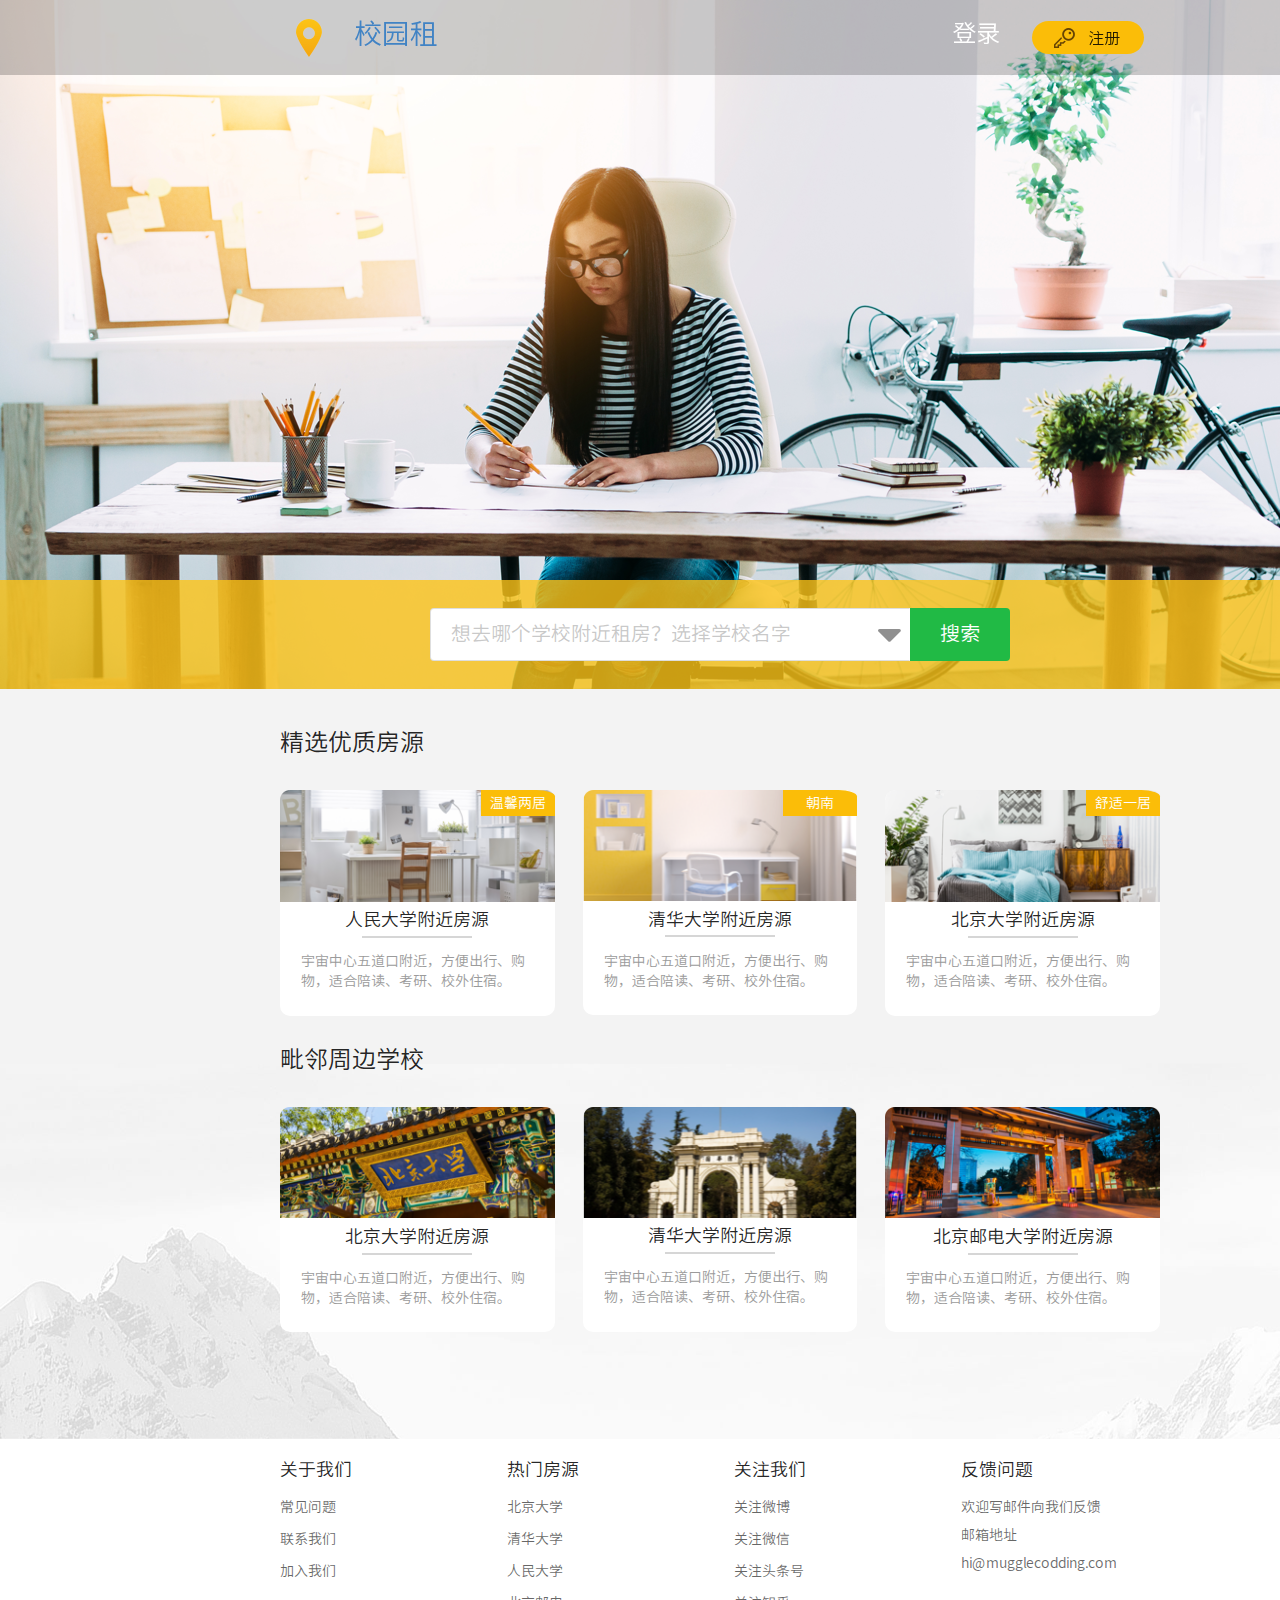
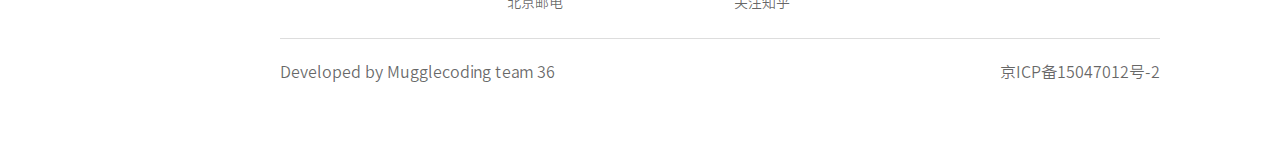
==== index.html @ e74fbeb4 "Update index.html" ====
<!DOCTYPE html>
<html>
  <head>
    <meta charset="utf-8">
    <link rel="stylesheet" href="css/semantic.css" media="screen" title="no title">
    <link rel="stylesheet" href="css/custom.css">
    <title>校园租</title>
  </head>

  <body>
    <div class="ui inverted top fixed borderless menu" id="menu">
      <div class="item">
        <img class="ui image" src="images/logo.png" alt="" />

      </div>
      <div class="item">
        <h1 class="ui header inverted white" ><a href="#">校园租</a></h1>
      </div>
      <div class="right menu">
        <div class="item">
          <a href="#"><h2 class="ui header inverted white" >登录</h2></a>

        </div>
        <div class="item">

          <button class="ui  circular yellow button " id="menu-button">
            <img class="ui image" src="images/key_icon.png" alt="" />
            <span class="ui  header">注册</span>
          </button>

        </div>
      </div>
    </div>

    <div class="ui secondary vertical basic segment " id="tupian">

      <div class="ui basic segment " id="yellow-bar">

        <div class="ui  icon fluid action huge input" id="search-box">
          <input type="text" placeholder="想去哪个学校附近租房？选择学校名字">
          <i class="dropdown icon big" id="xiala"></i>
          <button class="ui green button" id="sosuo">搜索</button>
        </div>



      </div>
    </div>

    <div class="ui vertical basic very padded segment" id="zhanshi">
      <h2 class="ui header">精选优质房源</h2>
      <div class="ui three column grid">
        <div class="column" >

          <a class="ui fluid image" href="#">
            <div class="ui yellow inverted vertical segment container">
              <p>温馨两居</p>
            </div>
            <img src="images/img1.png">

          </a>
          <a class="ui vertical padded  segment fluid container neirong" href="#">
            <h3 class="ui header center aligned">人民大学附近房源</h3>
            <div class="line"></div>
            <p>
              宇宙中心五道口附近，方便出行、购物，适合陪读、考研、校外住宿。
            </p>

          </a>

        </div>

        <div class="column">

          <a class="ui fluid image" href="#">
            <div class="ui yellow inverted vertical segment container">
              <p>朝南</p>
            </div>
            <img src="images/img2.png">

          </a>
          <a class="ui vertical padded  segment fluid container neirong" href="#">
            <h3 class="ui header center aligned">清华大学附近房源</h3>
            <div class="line"></div>
            <p>
              宇宙中心五道口附近，方便出行、购物，适合陪读、考研、校外住宿。
            </p>

          </a>

        </div>

        <div class="column" >

          <a class="ui fluid image" href="#">
            <div class="ui yellow inverted vertical segment container">
              <p>舒适一居</p>
            </div>
            <img src="images/img3.png">

          </a>
          <a class="ui vertical padded  segment fluid container neirong" href="#">
            <h3 class="ui header center aligned">北京大学附近房源</h3>
            <div class="line"></div>
            <p>
              宇宙中心五道口附近，方便出行、购物，适合陪读、考研、校外住宿。
            </p>

          </a>

        </div>

      </div>

      <h2 class="ui header">毗邻周边学校</h2>
      <div class="ui three column grid">
        <div class="column">

          <a class="ui fluid image" href="#">

            <img src="images/img4.png">

          </a>
          <a class="ui vertical padded  segment fluid container neirong" href="#">
            <h3 class="ui header center aligned">北京大学附近房源</h3>
            <div class="line"></div>
            <p>
              宇宙中心五道口附近，方便出行、购物，适合陪读、考研、校外住宿。
            </p>

          </a>

        </div>

        <div class="column">

          <a class="ui fluid image" href="#">

            <img src="images/img5.png">

          </a>
          <a class="ui vertical padded  segment fluid container neirong" href="#">
            <h3 class="ui header center aligned">清华大学附近房源</h3>
            <div class="line"></div>
            <p>
              宇宙中心五道口附近，方便出行、购物，适合陪读、考研、校外住宿。
            </p>

          </a>

        </div>

        <div class="column">

          <a class="ui fluid image" href="#">

            <img src="images/img6.png">

          </a>
          <a class="ui vertical padded  segment fluid container neirong" href="#">
            <h3 class="ui header center aligned">北京邮电大学附近房源</h3>
            <div class="line"></div>
            <p>
              宇宙中心五道口附近，方便出行、购物，适合陪读、考研、校外住宿。
            </p>

          </a>

        </div>

      </div>

    </div>

    <div class="ui vertical basic very padded segment" id="footer">
      <div class="ui grid">
        <div class="four wide column">
          <div class="ui vertical text menu">
            <div class="item">
              <h3 class="ui header">关于我们</h3>
            </div>
            <a class="item">常见问题</a>
            <a class="item">联系我们</a>
            <a class="item">加入我们</a>
          </div>
        </div>

        <div class="four wide column">
          <div class="ui vertical text menu">
            <div class="item">
              <h3 class="ui header">热门房源</h3>
            </div>
            <a class="item">北京大学</a>
            <a class="item">清华大学</a>
            <a class="item">人民大学</a>
            <a class="item">北京邮电</a>
          </div>
        </div>

        <div class="four wide column">
          <div class="ui vertical text menu">
            <div class="item">
              <h3 class="ui header">关注我们</h3>
            </div>
            <a class="item">关注微博</a>
            <a class="item">关注微信</a>
            <a class="item">关注头条号</a>
            <a class="item">关注知乎</a>
          </div>
        </div>

        <div class="four wide column">
          <div class="ui vertical text menu">
            <div class="item">
              <h3 class="ui header">反馈问题</h3>
            </div>
            <div class="item">
              欢迎写邮件向我们反馈<br><br>
              邮箱地址<br><br>
              hi@mugglecodding.com
            </div>

          </div>
        </div>

      </div>

      <div class="ui divider"></div>

      <!-- <p >Developed by Mugglecoding team 36</p>
      <p style="float:right">京ICP备15047012号-2</p> -->
      <h2 class="ui header" id="bottom">
        <div class="sub header">
          <div style="float:left">
            Developed by Mugglecoding team 36
          </div>
          <div style="float:right">
            京ICP备15047012号-2
          </div>
        </div>

      </h2>



    </div>



  </body>
</html>
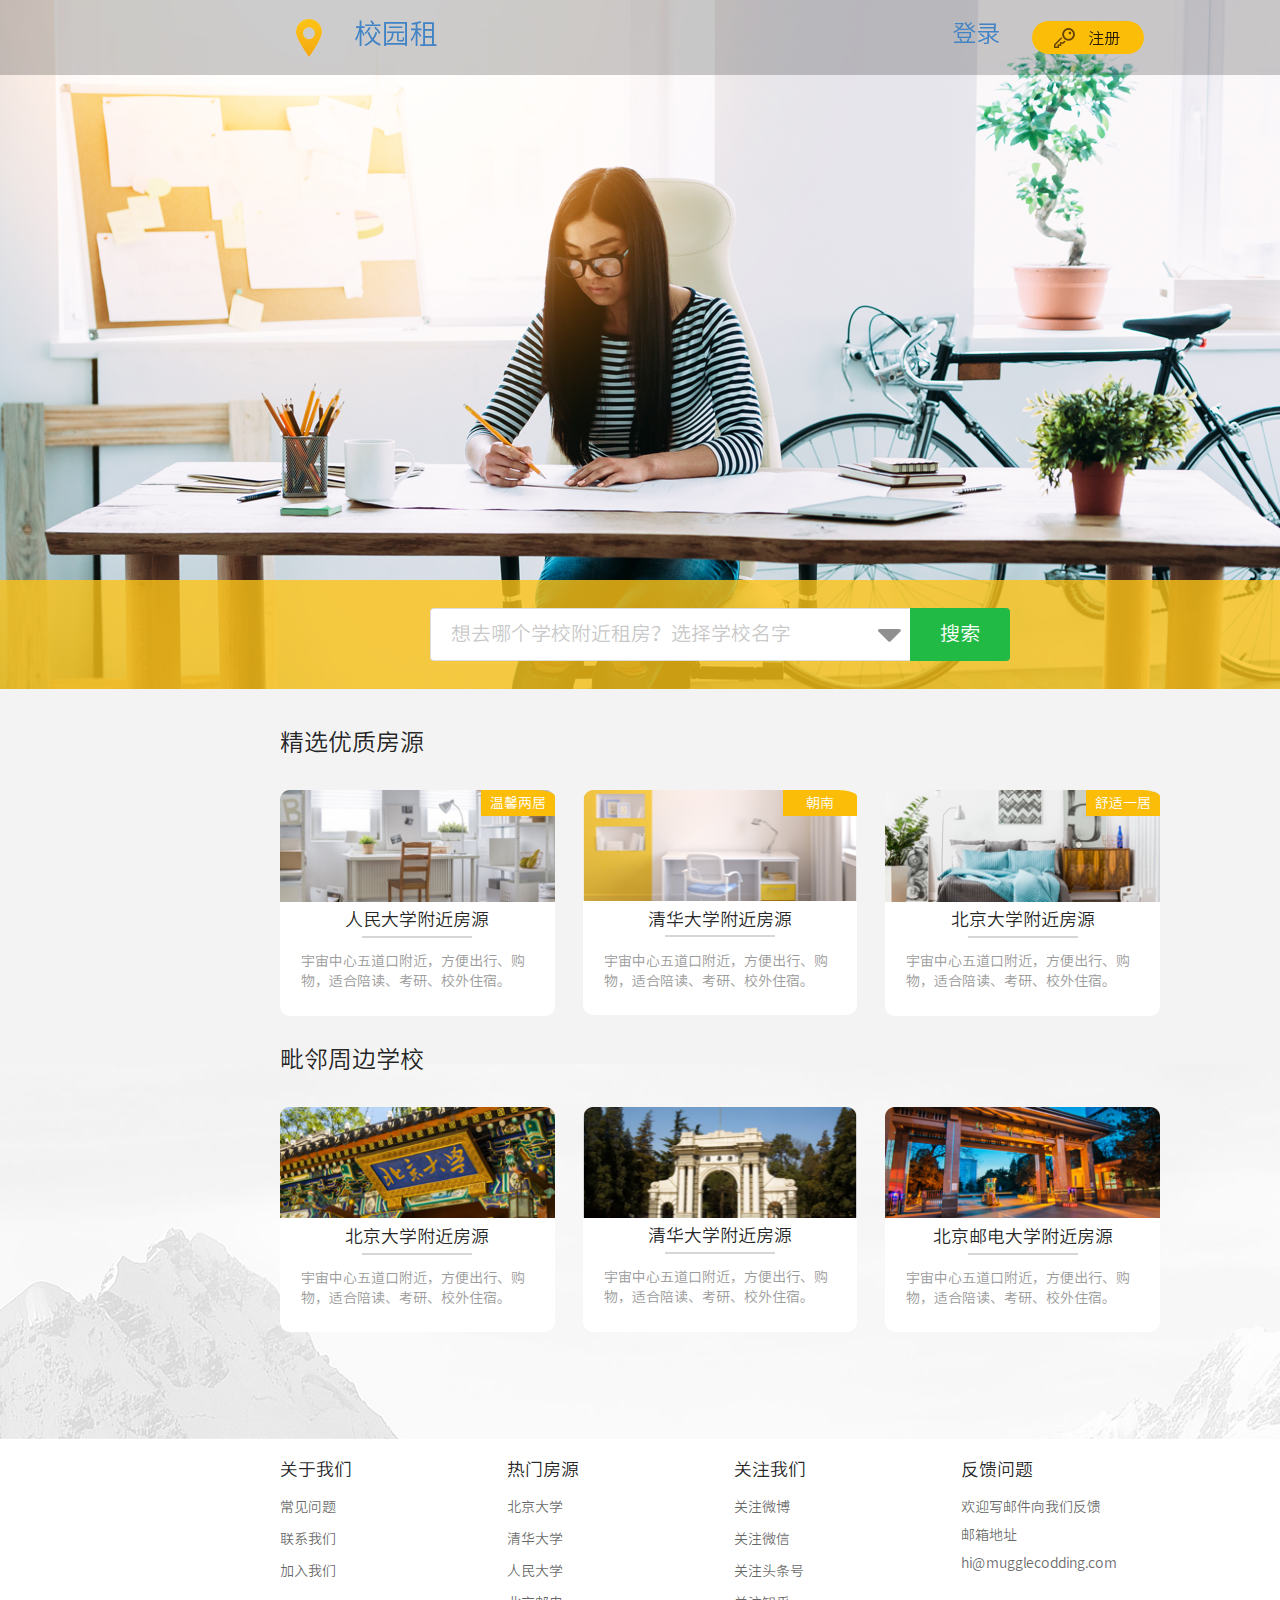
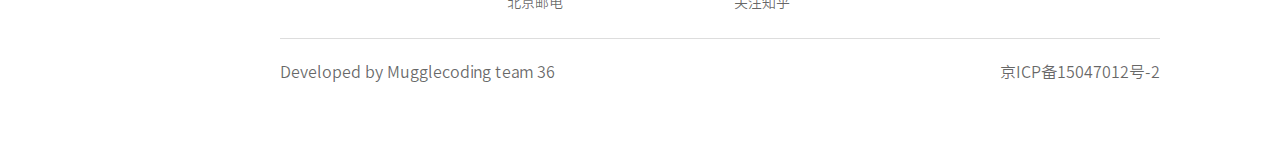
==== commit a8a64435: "Update index.html" ====
--- a/index.html
+++ b/index.html
@@ -18,7 +18,7 @@
       </div>
       <div class="right menu">
         <div class="item">
-          <a href="#"><h2 class="ui header inverted white" >登录</h2></a>
+          <h2 class="ui header inverted white" ><a href="#">登录</a></h2>
 
         </div>
         <div class="item">
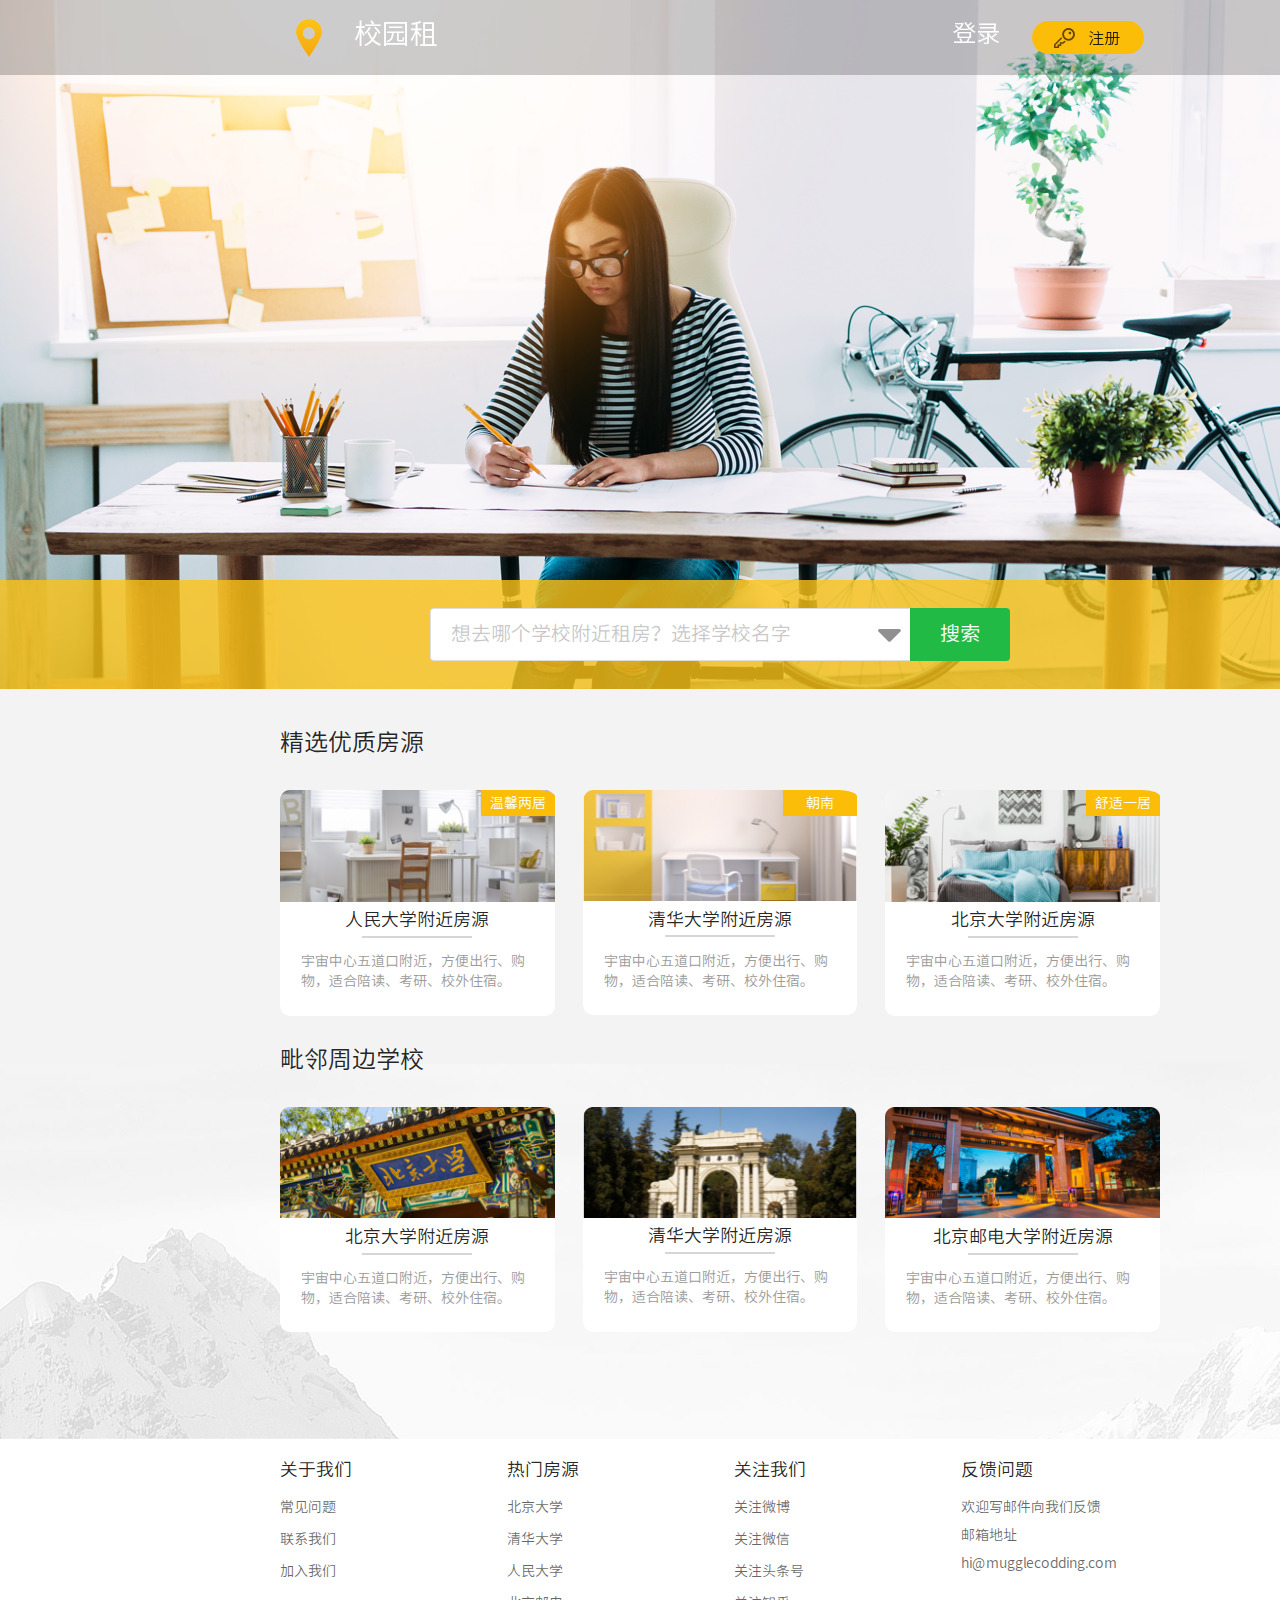
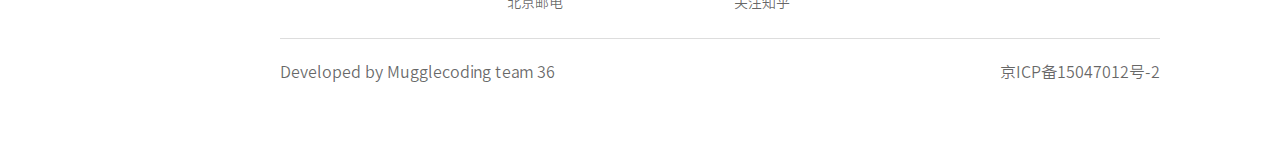
==== commit 334064a3: "Update index.html" ====
--- a/index.html
+++ b/index.html
@@ -14,11 +14,11 @@
 
       </div>
       <div class="item">
-        <h1 class="ui header inverted white" ><a href="#">校园租</a></h1>
+        <a href="#"><h1 class="ui header inverted white" >校园租</h1></a>
       </div>
       <div class="right menu">
         <div class="item">
-          <h2 class="ui header inverted white" ><a href="#">登录</a></h2>
+          <a href="#"><h2 class="ui header inverted white" >登录</h2></a>
 
         </div>
         <div class="item">
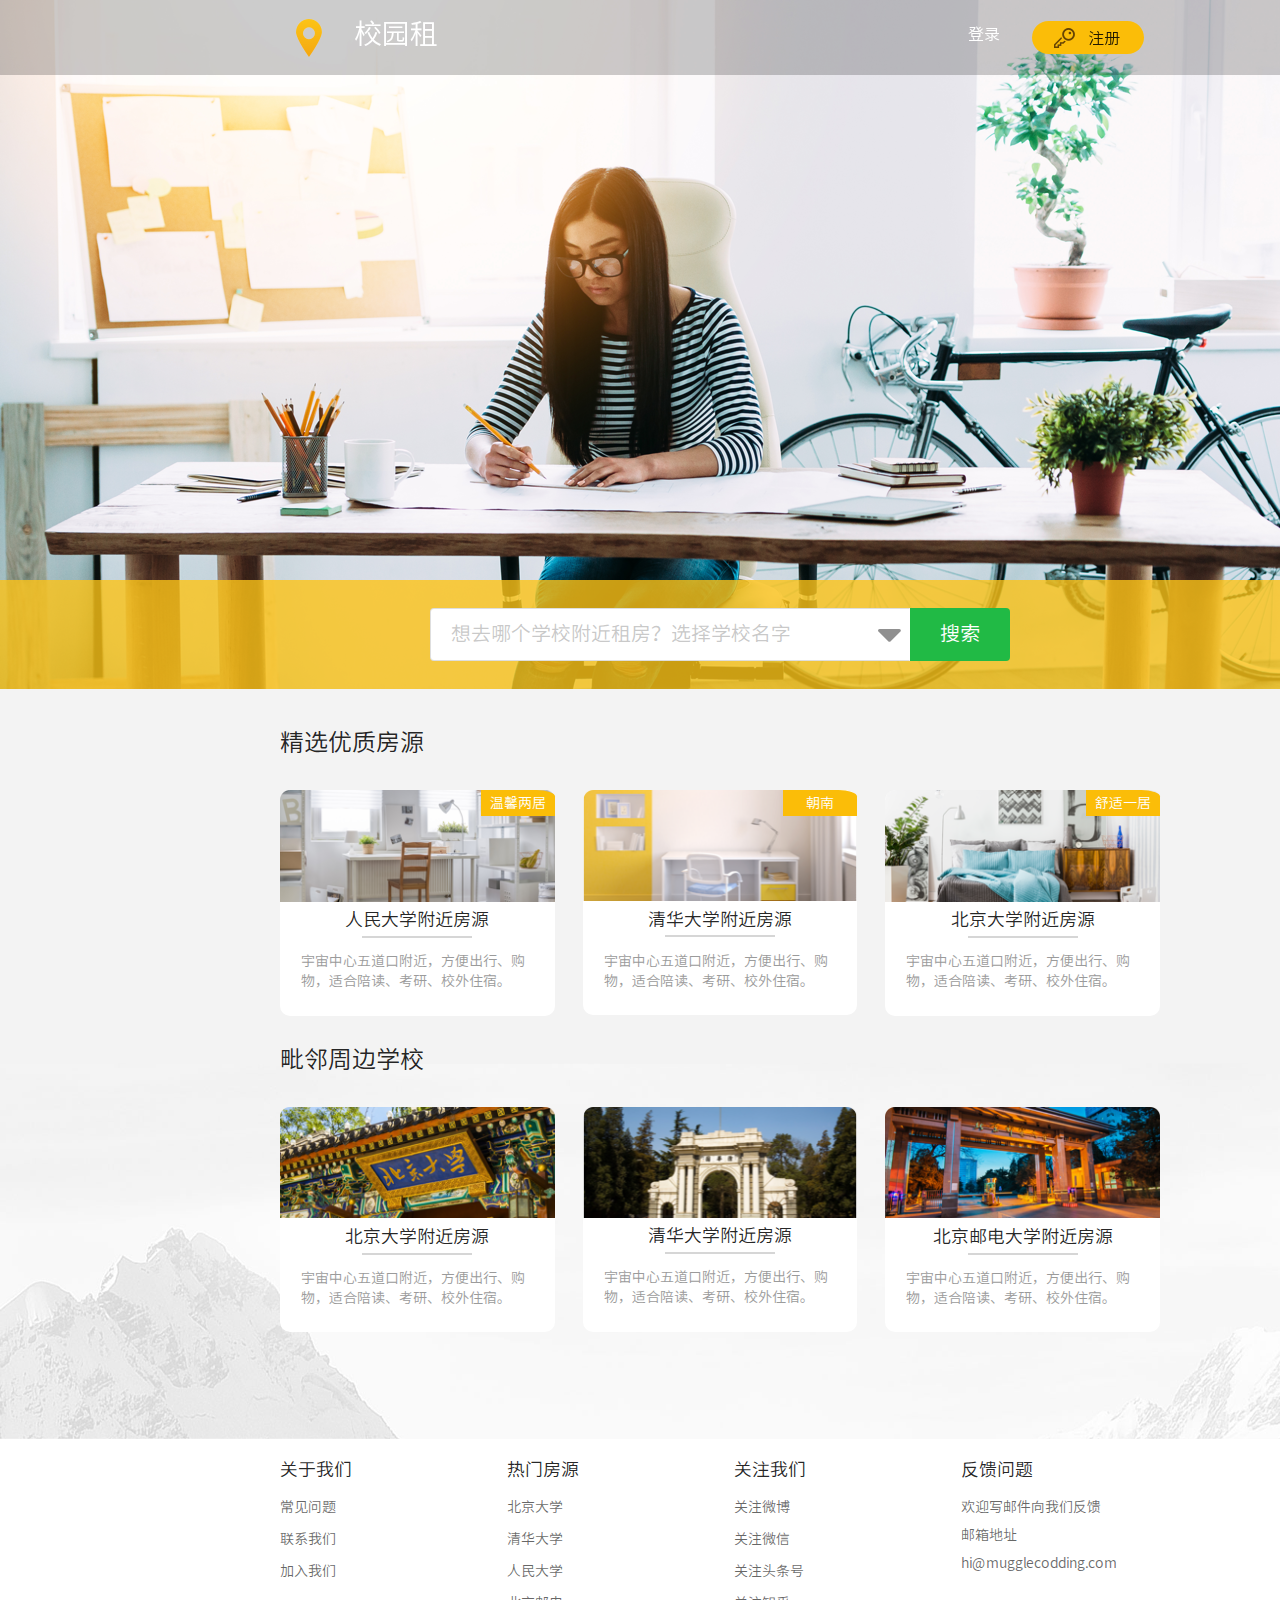
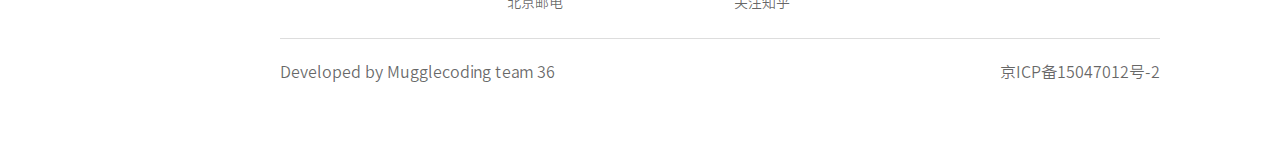
==== commit 52716dfa: "Update index.html" ====
--- a/index.html
+++ b/index.html
@@ -18,7 +18,7 @@
       </div>
       <div class="right menu">
         <div class="item">
-          <a href="#"><h2 class="ui header inverted white" >登录</h2></a>
+          <a href="#"><h2 class="ui header inverted white">登录</h2></a>
 
         </div>
         <div class="item">
--- a/css/custom.css
+++ b/css/custom.css
@@ -28,9 +28,9 @@
   padding: 0 280px;
 }
 /*导航栏右侧文字*/
-h2{
+#menu h2{
 
-  font-size: 16px;
+  font-size: 16px !important;
 }
 /*导航栏右侧按钮*/
 #menu-button{
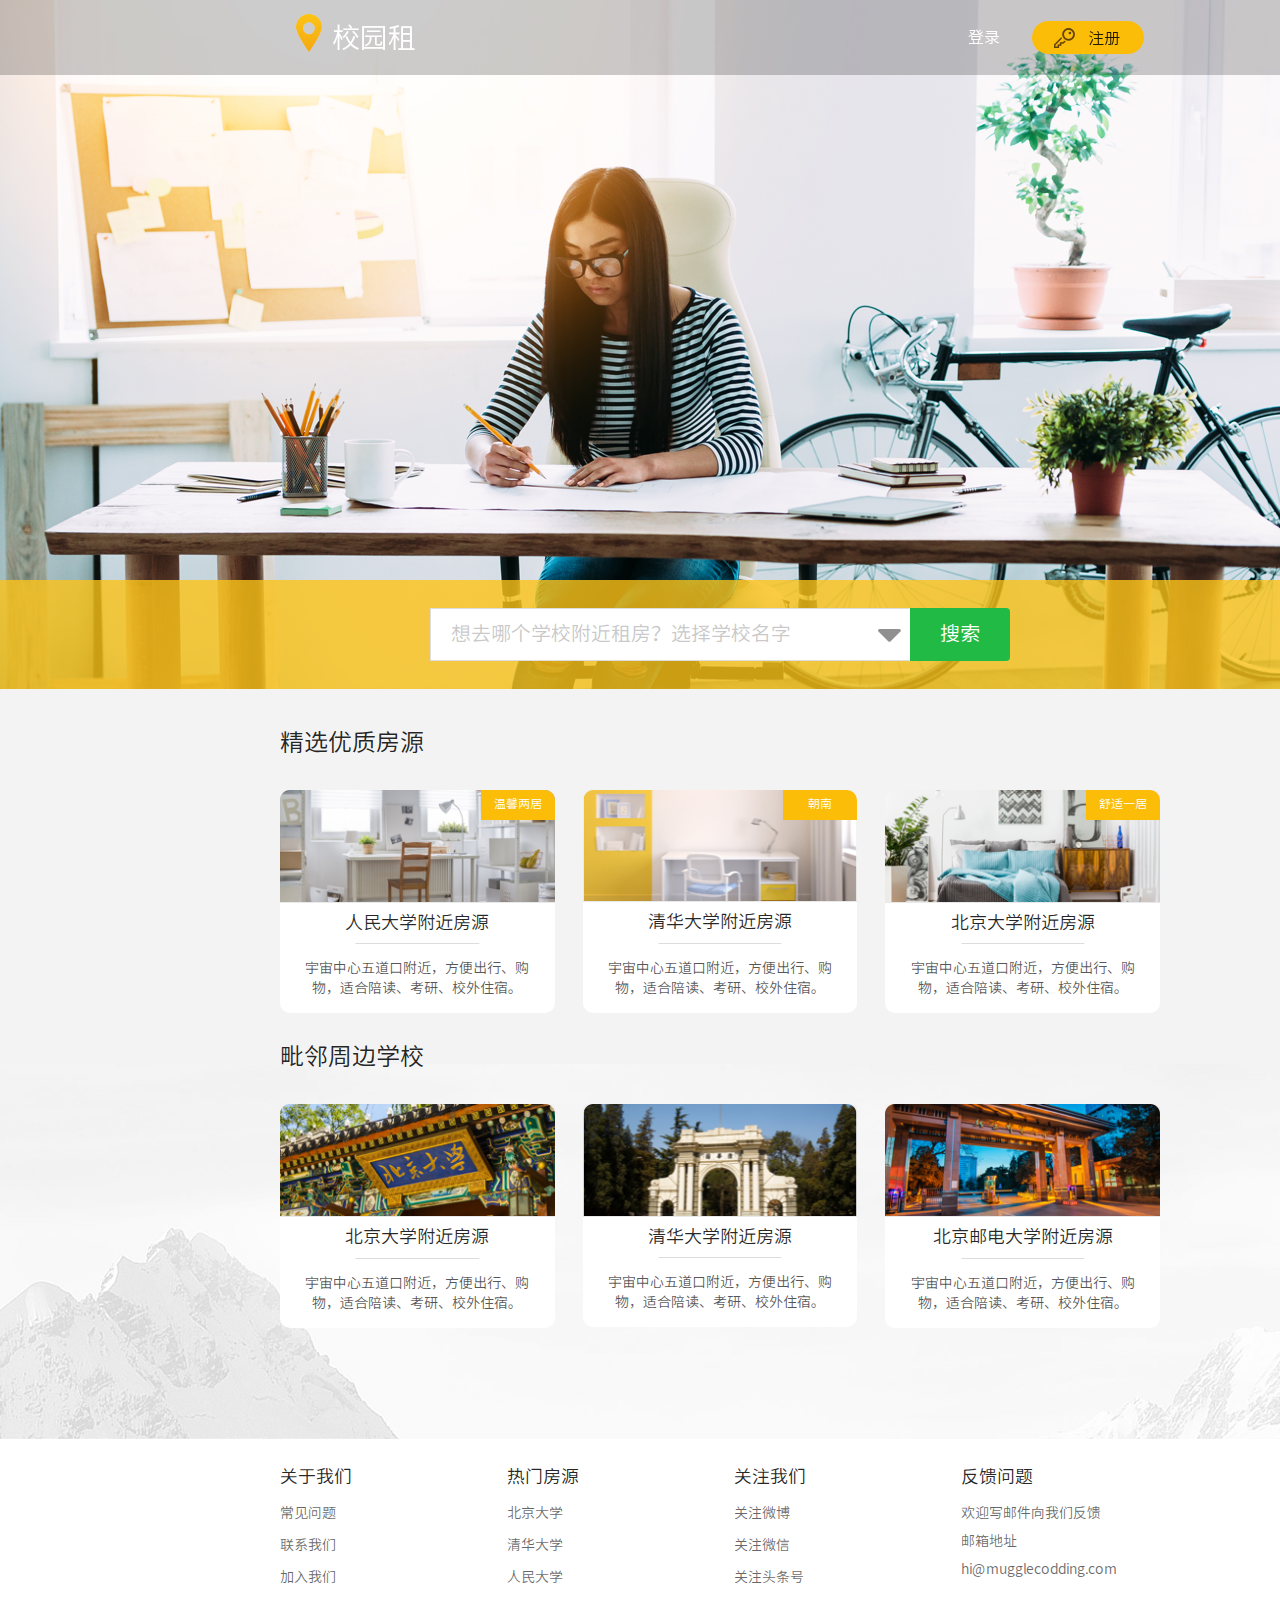
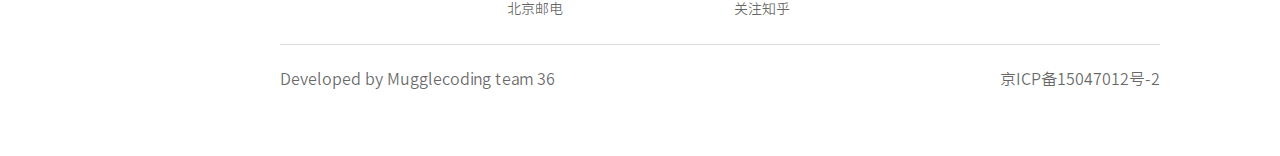
==== commit 11fa6608: "更改图片成card样式" ====
--- a/index.html
+++ b/index.html
@@ -10,12 +10,13 @@
   <body>
     <div class="ui inverted top fixed borderless menu" id="menu">
       <div class="item">
-        <img class="ui image" src="images/logo.png" alt="" />
-
-      </div>
-      <div class="item">
+        <img class="ui header image" src="images/logo.png" alt="" />
+        <a href="#"><h1 class="ui header inverted white">校园租</h1></a>
+
+      </div>
+      <!-- <div class="item">
         <a href="#"><h1 class="ui header inverted white" >校园租</h1></a>
-      </div>
+      </div> -->
       <div class="right menu">
         <div class="item">
           <a href="#"><h2 class="ui header inverted white">登录</h2></a>
@@ -52,61 +53,76 @@
       <div class="ui three column grid">
         <div class="column" >
 
-          <a class="ui fluid image" href="#">
-            <div class="ui yellow inverted vertical segment container">
-              <p>温馨两居</p>
-            </div>
-            <img src="images/img1.png">
-
-          </a>
-          <a class="ui vertical padded  segment fluid container neirong" href="#">
-            <h3 class="ui header center aligned">人民大学附近房源</h3>
-            <div class="line"></div>
-            <p>
-              宇宙中心五道口附近，方便出行、购物，适合陪读、考研、校外住宿。
-            </p>
-
-          </a>
-
-        </div>
-
-        <div class="column">
-
-          <a class="ui fluid image" href="#">
-            <div class="ui yellow inverted vertical segment container">
-              <p>朝南</p>
-            </div>
-            <img src="images/img2.png">
-
-          </a>
-          <a class="ui vertical padded  segment fluid container neirong" href="#">
-            <h3 class="ui header center aligned">清华大学附近房源</h3>
-            <div class="line"></div>
-            <p>
-              宇宙中心五道口附近，方便出行、购物，适合陪读、考研、校外住宿。
-            </p>
-
-          </a>
-
+          <a class="ui fluid card" href="#">
+
+            <div class="image">
+
+              <img src="images/img1.png">
+              <div class="ui top right attached yellow center aligned label">温馨两居</div>
+            </div>
+            <div class="content">
+              <div class="header title center aligned">
+                人民大学附近房源
+              </div>
+              <div class="ui divider">
+
+              </div>
+              <div class="description center aligned">
+                宇宙中心五道口附近，方便出行、购物，适合陪读、考研、校外住宿。
+              </div>
+
+            </div>
+          </a>
+        </div>
+
+        <div class="column">
+
+          <a class="ui fluid card" href="#">
+
+            <div class="image">
+
+              <img src="images/img2.png">
+              <div class="ui top right attached yellow center aligned label">朝南</div>
+            </div>
+            <div class="content">
+              <div class="header title center aligned">
+                清华大学附近房源
+              </div>
+              <div class="ui divider">
+
+              </div>
+              <div class="description center aligned">
+                宇宙中心五道口附近，方便出行、购物，适合陪读、考研、校外住宿。
+              </div>
+
+            </div>
+          </a>
         </div>
 
         <div class="column" >
 
-          <a class="ui fluid image" href="#">
-            <div class="ui yellow inverted vertical segment container">
-              <p>舒适一居</p>
-            </div>
-            <img src="images/img3.png">
-
-          </a>
-          <a class="ui vertical padded  segment fluid container neirong" href="#">
-            <h3 class="ui header center aligned">北京大学附近房源</h3>
-            <div class="line"></div>
-            <p>
-              宇宙中心五道口附近，方便出行、购物，适合陪读、考研、校外住宿。
-            </p>
-
-          </a>
+          <a class="ui fluid card" href="#">
+
+            <div class="image">
+
+              <img src="images/img3.png">
+              <div class="ui top right attached yellow center aligned label">舒适一居</div>
+            </div>
+            <div class="content">
+              <div class="header title center aligned">
+                北京大学附近房源
+              </div>
+              <div class="ui divider">
+
+              </div>
+              <div class="description center aligned">
+                宇宙中心五道口附近，方便出行、购物，适合陪读、考研、校外住宿。
+              </div>
+
+            </div>
+          </a>
+
+
 
         </div>
 
@@ -116,55 +132,72 @@
       <div class="ui three column grid">
         <div class="column">
 
-          <a class="ui fluid image" href="#">
-
-            <img src="images/img4.png">
-
-          </a>
-          <a class="ui vertical padded  segment fluid container neirong" href="#">
-            <h3 class="ui header center aligned">北京大学附近房源</h3>
-            <div class="line"></div>
-            <p>
-              宇宙中心五道口附近，方便出行、购物，适合陪读、考研、校外住宿。
-            </p>
-
-          </a>
-
-        </div>
-
-        <div class="column">
-
-          <a class="ui fluid image" href="#">
-
-            <img src="images/img5.png">
-
-          </a>
-          <a class="ui vertical padded  segment fluid container neirong" href="#">
-            <h3 class="ui header center aligned">清华大学附近房源</h3>
-            <div class="line"></div>
-            <p>
-              宇宙中心五道口附近，方便出行、购物，适合陪读、考研、校外住宿。
-            </p>
-
-          </a>
-
-        </div>
-
-        <div class="column">
-
-          <a class="ui fluid image" href="#">
-
-            <img src="images/img6.png">
-
-          </a>
-          <a class="ui vertical padded  segment fluid container neirong" href="#">
-            <h3 class="ui header center aligned">北京邮电大学附近房源</h3>
-            <div class="line"></div>
-            <p>
-              宇宙中心五道口附近，方便出行、购物，适合陪读、考研、校外住宿。
-            </p>
-
-          </a>
+          <a class="ui fluid card" href="#">
+
+            <div class="image">
+              <img src="images/img4.png">
+            </div>
+            <div class="content">
+              <div class="header title center aligned">
+                北京大学附近房源
+              </div>
+              <div class="ui divider">
+
+              </div>
+              <div class="description center aligned">
+                宇宙中心五道口附近，方便出行、购物，适合陪读、考研、校外住宿。
+              </div>
+
+            </div>
+          </a>
+
+        </div>
+
+        <div class="column">
+
+          <a class="ui fluid card" href="#">
+
+            <div class="image">
+              <img src="images/img5.png">
+            </div>
+            <div class="content">
+              <div class="header title center aligned">
+                清华大学附近房源
+              </div>
+              <div class="ui divider">
+
+              </div>
+              <div class="description center aligned">
+                宇宙中心五道口附近，方便出行、购物，适合陪读、考研、校外住宿。
+              </div>
+
+            </div>
+          </a>
+
+
+        </div>
+
+        <div class="column">
+
+          <a class="ui fluid card" href="#">
+
+            <div class="image">
+              <img src="images/img6.png">
+            </div>
+            <div class="content">
+              <div class="header title center aligned">
+                北京邮电大学附近房源
+              </div>
+              <div class="ui divider">
+
+              </div>
+              <div class="description center aligned">
+                宇宙中心五道口附近，方便出行、购物，适合陪读、考研、校外住宿。
+              </div>
+
+            </div>
+          </a>
+
 
         </div>
 
--- a/css/custom.css
+++ b/css/custom.css
@@ -56,6 +56,13 @@
 
 
 }
+.ui.header:first-child {
+    margin-top: 4px;
+}
+.ui.header.image{
+  margin-right:10px;
+}
+
 /*导航栏大图*/
 #tupian{
   height:689px;
@@ -76,6 +83,9 @@
 /*搜索框*/
 #search-box{
   margin: 5px 0;
+}
+#search-box input{
+  border-radius: 0;
 }
 /*搜索框按钮*/
 #sosuo{
@@ -98,37 +108,22 @@
   margin-bottom: 30px;
   margin-top: 30px;
 }
-/*房子图片右上角标签*/
-.ui.yellow.segment{
-  width:74px;
-  height: 26px;
-  text-align: center;
-  padding: 4px;
-  position: absolute;
-  right:0;
-  border-top-right-radius: 25%;
+/*房子图片及右上角标签*/
+.ui.fluid.card{
+  box-shadow: none;
+  border-bottom-left-radius: 10px;
+  border-bottom-right-radius: 10px;
 }
-/*房子图片底部介绍*/
-.ui.segment.neirong{
-  background-color: white;
-  height:114px;
-  padding-top: 10px;
-  border-bottom-right-radius: 10px;
-  border-bottom-left-radius: 10px;
+.ui.fluid.card .label{
+  width: 74px;
+  word-break: keep-all;
+  border-radius: 0 10px 0 0;
 }
-.line{
-  width: 110px;
-  height: 0;
-  border: solid 1px #d6d6d6;
-  position: absolute;
+.ui.card .ui.divider{
+  width: 50%;
+  margin-left: 50%;
+  margin-top: 3%;
   transform: translate(-50%,0);
-  left:50%;
-  top:30%;
-}
-.ui.segment.neirong > p{
-  margin-top: 20px;
-  color: #9b9b9b;
-
 }
 
 #footer{
@@ -139,7 +134,7 @@
   margin-bottom: 100px;
 }
 /*应用字体*/
-h1, h2, span, p, input, button, h3, .item, .sub.header{
+:not(#xiala){
   font-weight: normal !important;
   font-family: webfont !important;
 }
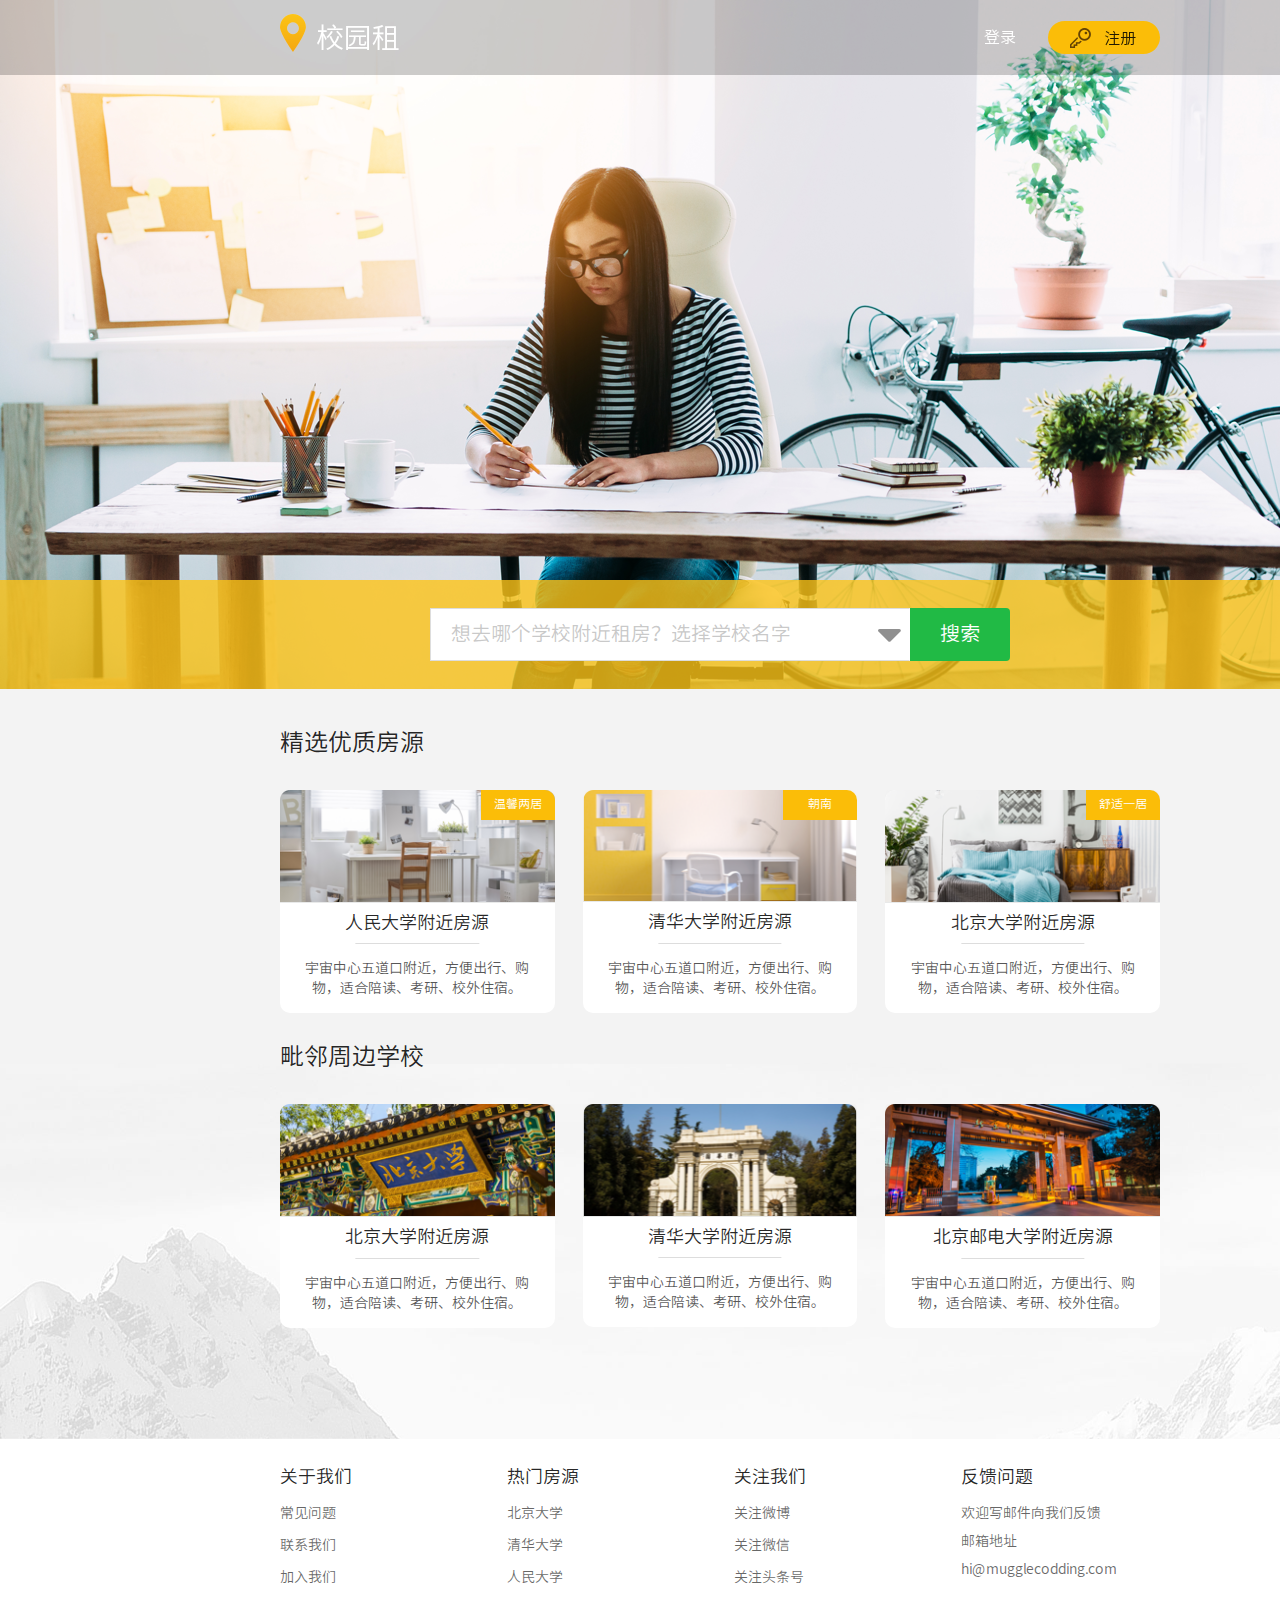
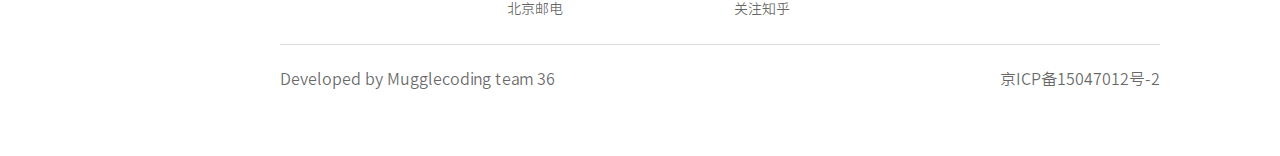
==== commit 07feaf67: "基本成型" ====
--- a/index.html
+++ b/index.html
@@ -14,9 +14,7 @@
         <a href="#"><h1 class="ui header inverted white">校园租</h1></a>
 
       </div>
-      <!-- <div class="item">
-        <a href="#"><h1 class="ui header inverted white" >校园租</h1></a>
-      </div> -->
+      
       <div class="right menu">
         <div class="item">
           <a href="#"><h2 class="ui header inverted white">登录</h2></a>
--- a/css/custom.css
+++ b/css/custom.css
@@ -25,7 +25,7 @@
   width: 1440px;
   height: 75px;
   background-color: rgba(0, 0, 0, 0.2);
-  padding: 0 280px;
+  padding: 0 264px;
 }
 /*导航栏右侧文字*/
 #menu h2{
@@ -138,3 +138,82 @@
   font-weight: normal !important;
   font-family: webfont !important;
 }
+
+/*----------------------------------------------------*/
+#table-bg {
+  background: url(../img-table/banner_bg.png) no-repeat;
+  height: 226px;
+  padding:0 280px;
+  padding-top: 103px;
+}
+#table-middle {
+  height: 922px;
+  background-color: #f3f3f3;
+  padding:0 280px;
+
+}
+#table-main {
+  height: 922px;
+  background-color: white;
+  top:-5%;
+  border-radius: 10px;
+
+}
+#shaixuan{
+  height:76px;
+  background-color: #fcc416;
+  border-top-right-radius: 10px;
+  padding: 27px 0;
+
+}
+#shaixuan > h2{
+ color: #654303;
+
+}
+#four{
+  padding: 0;
+}
+.ui.form label{
+  display: inline;
+}
+.ui.form > .inline.fields{
+  margin-top: 20px;
+  margin-bottom: 30px;
+}
+.ui.radio.checkbox label{
+  color: grey;
+}
+.hu{
+  margin:20px 0;
+}
+.hu .ui.checkbox label{
+  color:grey;
+}
+
+
+#btn .ui.button{
+  width:35px;
+  height: 35px;
+  padding-top: 0;
+  padding-left: 0;
+  padding-right: 0;
+  padding-bottom: 0;
+
+
+}
+#centerbtn{
+  display: inline-block;
+  position: absolute;
+  left:50%;
+  transform: translate(-50%,0);
+}
+
+.twelve.wide.column .ui.card{
+  width:188px;
+  height: 206px;
+
+}
+.twelve.wide.column .ui.card .header{
+  font-size: 14px;
+  word-break: keep-all;
+}
